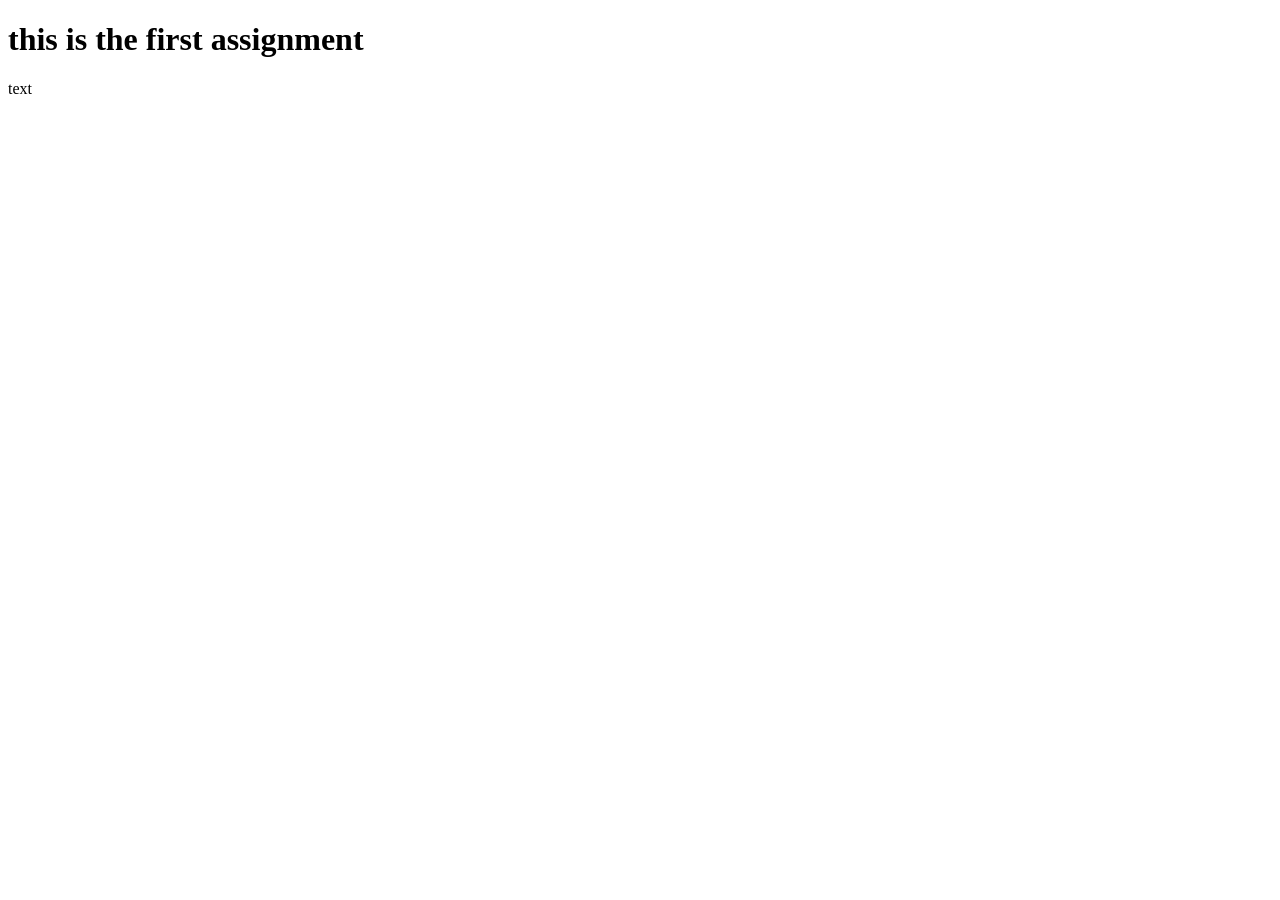
==== assignment1/index.html @ bca1d3aa "added new folder" ====
<!DOCTYPE html>
<html lang="en">
  <head>
    <meta charset="UTF-8" />
    <meta name="viewport" content="width=device-width, initial-scale=1.0" />
    <title>Document</title>
  </head>
  <body>
    <h1>this is the first assignment</h1>
    <p>text</p>
  </body>
</html>
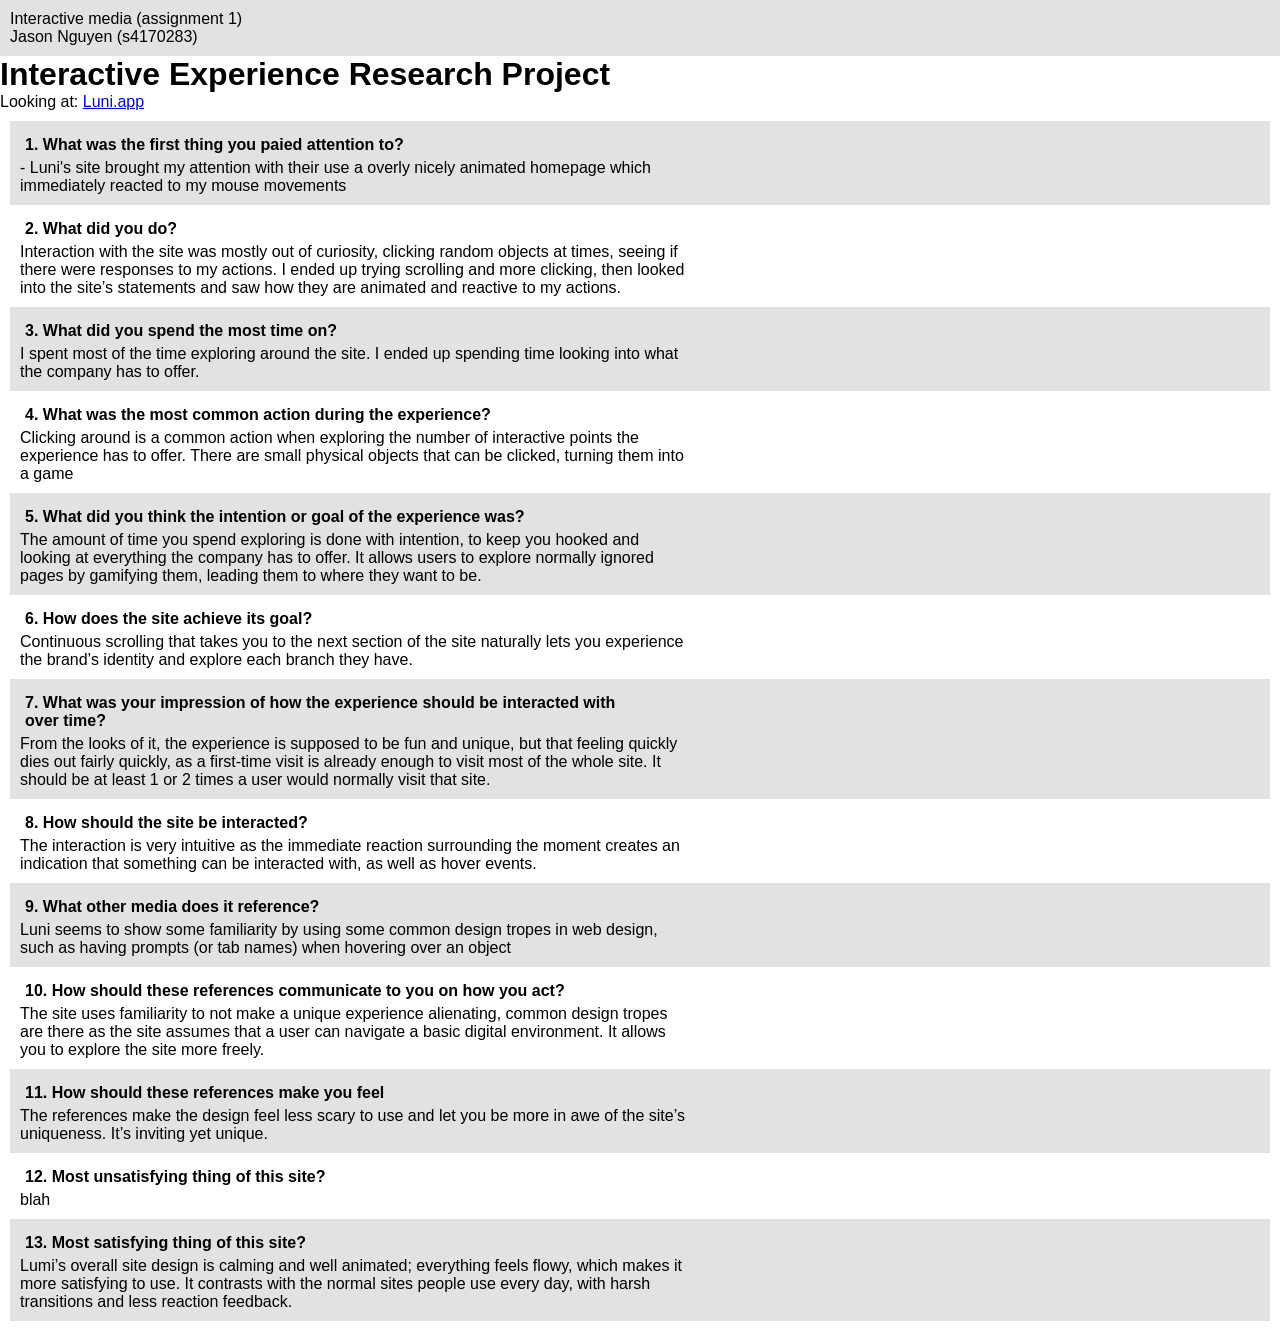
==== commit e1b25987: "new pages" ====
--- a/assignment1/index.html
+++ b/assignment1/index.html
@@ -1,12 +1,138 @@
-<!DOCTYPE html>
+<!doctype html>
 <html lang="en">
   <head>
     <meta charset="UTF-8" />
     <meta name="viewport" content="width=device-width, initial-scale=1.0" />
-    <title>Document</title>
+    <title>Assignment 1</title>
+    <link rel="stylesheet" href="reset.css" />
+    <link rel="stylesheet" href="style.css" />
   </head>
   <body>
-    <h1>this is the first assignment</h1>
-    <p>text</p>
+    <div class="topbar">
+      <h1>Interactive media (assignment 1)</h1>
+      <h2>Jason Nguyen (s4170283)</h2>
+    </div>
+    <!--I wanted to make a top bar where i put my details in-->
+    <h1 class="title">Interactive Experience Research Project</h1>
+    <h2>Looking at: <a href="https://Luni.app">Luni.app</a></h2>
+    <!-- a big title -->
+    <div class="questions">
+      <!-- putting everything in a div to hopefully seprate everything-->
+      <div class="altquestion">
+        <p class="question">
+          1. What was the first thing you paied attention to?
+        </p>
+        <p>
+          - Luni's site brought my attention with their use a overly nicely
+          animated homepage which immediately reacted to my mouse movements
+        </p>
+      </div>
+      <div>
+        <p class="question">2. What did you do?</p>
+        <p>
+          Interaction with the site was mostly out of curiosity, clicking random
+          objects at times, seeing if there were responses to my actions. I
+          ended up trying scrolling and more clicking, then looked into the
+          site’s statements and saw how they are animated and reactive to my
+          actions.
+        </p>
+      </div>
+      <div class="altquestion">
+        <!--I wanted every other question to be a alternate colour to help with reading so im using the altquestion tag so i can target each other one-->
+        <p class="question">3. What did you spend the most time on?</p>
+        <p>
+          I spent most of the time exploring around the site. I ended up
+          spending time looking into what the company has to offer.
+        </p>
+      </div>
+      <div>
+        <p class="question">
+          4. What was the most common action during the experience?
+        </p>
+        <p>
+          Clicking around is a common action when exploring the number of
+          interactive points the experience has to offer. There are small
+          physical objects that can be clicked, turning them into a game
+        </p>
+      </div>
+      <div class="altquestion">
+        <p class="question">
+          5. What did you think the intention or goal of the experience was?
+        </p>
+        <p>
+          The amount of time you spend exploring is done with intention, to keep
+          you hooked and looking at everything the company has to offer. It
+          allows users to explore normally ignored pages by gamifying them,
+          leading them to where they want to be.
+        </p>
+      </div>
+      <div>
+        <p class="question">6. How does the site achieve its goal?</p>
+        <p>
+          Continuous scrolling that takes you to the next section of the site
+          naturally lets you experience the brand’s identity and explore each
+          branch they have.
+        </p>
+      </div>
+      <div class="altquestion">
+        <p class="question">
+          7. What was your impression of how the experience should be interacted
+          with over time?
+        </p>
+        <p>
+          From the looks of it, the experience is supposed to be fun and unique,
+          but that feeling quickly dies out fairly quickly, as a first-time
+          visit is already enough to visit most of the whole site. It should be
+          at least 1 or 2 times a user would normally visit that site.
+        </p>
+      </div>
+      <div>
+        <p class="question">8. How should the site be interacted?</p>
+        <p>
+          The interaction is very intuitive as the immediate reaction
+          surrounding the moment creates an indication that something can be
+          interacted with, as well as hover events.
+        </p>
+      </div>
+      <div class="altquestion">
+        <p class="question">9. What other media does it reference?</p>
+        <p>
+          Luni seems to show some familiarity by using some common design tropes
+          in web design, such as having prompts (or tab names) when hovering
+          over an object
+        </p>
+      </div>
+      <div>
+        <p class="question">
+          10. How should these references communicate to you on how you act?
+        </p>
+        <p>
+          The site uses familiarity to not make a unique experience alienating,
+          common design tropes are there as the site assumes that a user can
+          navigate a basic digital environment. It allows you to explore the
+          site more freely.
+        </p>
+      </div>
+      <div class="altquestion">
+        <p class="question">11. How should these references make you feel</p>
+        <p>
+          The references make the design feel less scary to use and let you be
+          more in awe of the site’s uniqueness. It’s inviting yet unique.
+        </p>
+      </div>
+      <div>
+        <p class="question">12. Most unsatisfying thing of this site?</p>
+        <p>blah</p>
+      </div>
+      <div class="altquestion">
+        <p class="question">13. Most satisfying thing of this site?</p>
+        <p>
+          Lumi’s overall site design is calming and well animated; everything
+          feels flowy, which makes it more satisfying to use. It contrasts with
+          the normal sites people use every day, with harsh transitions and less
+          reaction feedback.
+        </p>
+      </div>
+    </div>
   </body>
 </html>
--- a/assignment1/style.css
+++ b/assignment1/style.css
@@ -0,0 +1,27 @@
+body {
+  font-family: Arial, Helvetica, sans-serif;
+}
+.topbar {
+  background-color: rgb(226, 226, 226);
+  padding: 10px;
+}
+.title {
+    font-size: 2rem;
+    font-weight: bold;
+}
+.questions{
+padding: 10px;
+}
+.altquestion{
+    background-color: rgb(226, 226, 226);
+}
+div{
+    padding: 10px;
+}
+/*I noticed that the text was too bunched up togeather, adding spaxes between the questions would help
+*/
+.question {
+    font-weight: bold;
+    padding: 5px;
+}
+/*oh yeah- that bolded question makes it so much better and actually the padding as well/*
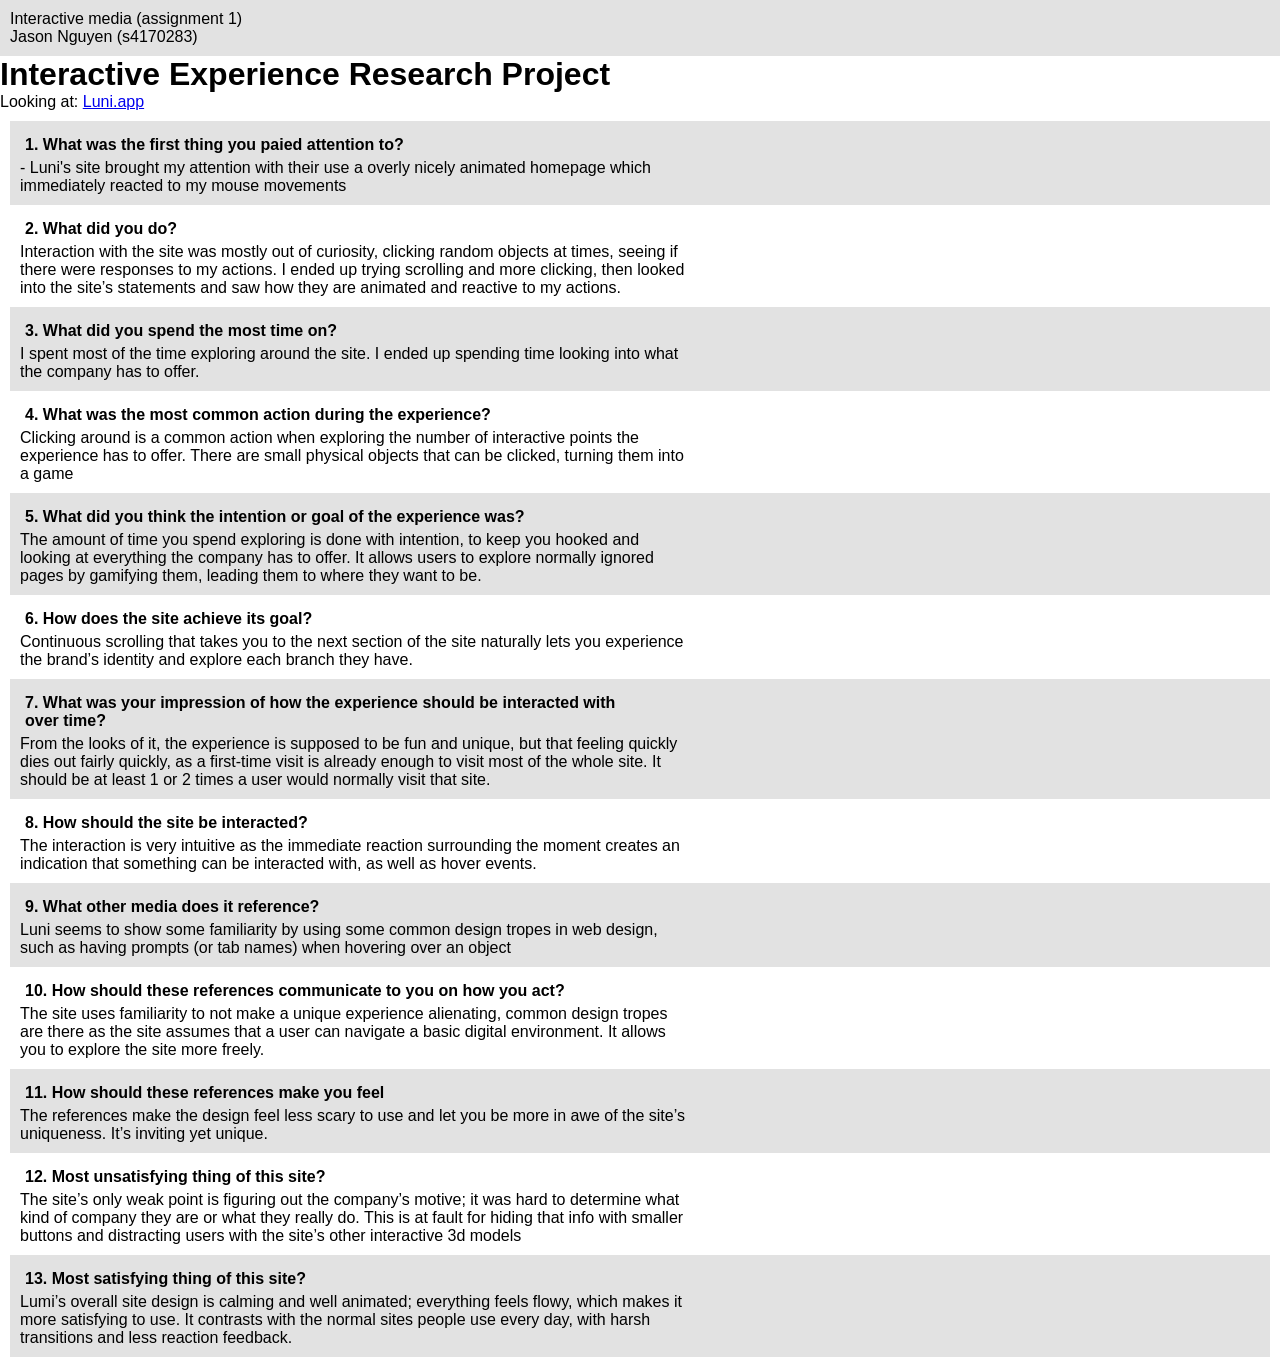
==== commit 882d0eb9: "new pages plus assignment added" ====
--- a/assignment1/index.html
+++ b/assignment1/index.html
@@ -122,7 +122,12 @@
       </div>
       <div>
         <p class="question">12. Most unsatisfying thing of this site?</p>
-        <p>blah</p>
+        <p>
+          The site’s only weak point is figuring out the company’s motive; it
+          was hard to determine what kind of company they are or what they
+          really do. This is at fault for hiding that info with smaller buttons
+          and distracting users with the site’s other interactive 3d models
+        </p>
       </div>
       <div class="altquestion">
         <p class="question">13. Most satisfying thing of this site?</p>
@@ -134,5 +139,6 @@
         </p>
       </div>
     </div>
+    <!--everything is in a div which eded up making the page look a bit better, and also some flexiablity if i want to change anything-->
   </body>
 </html>
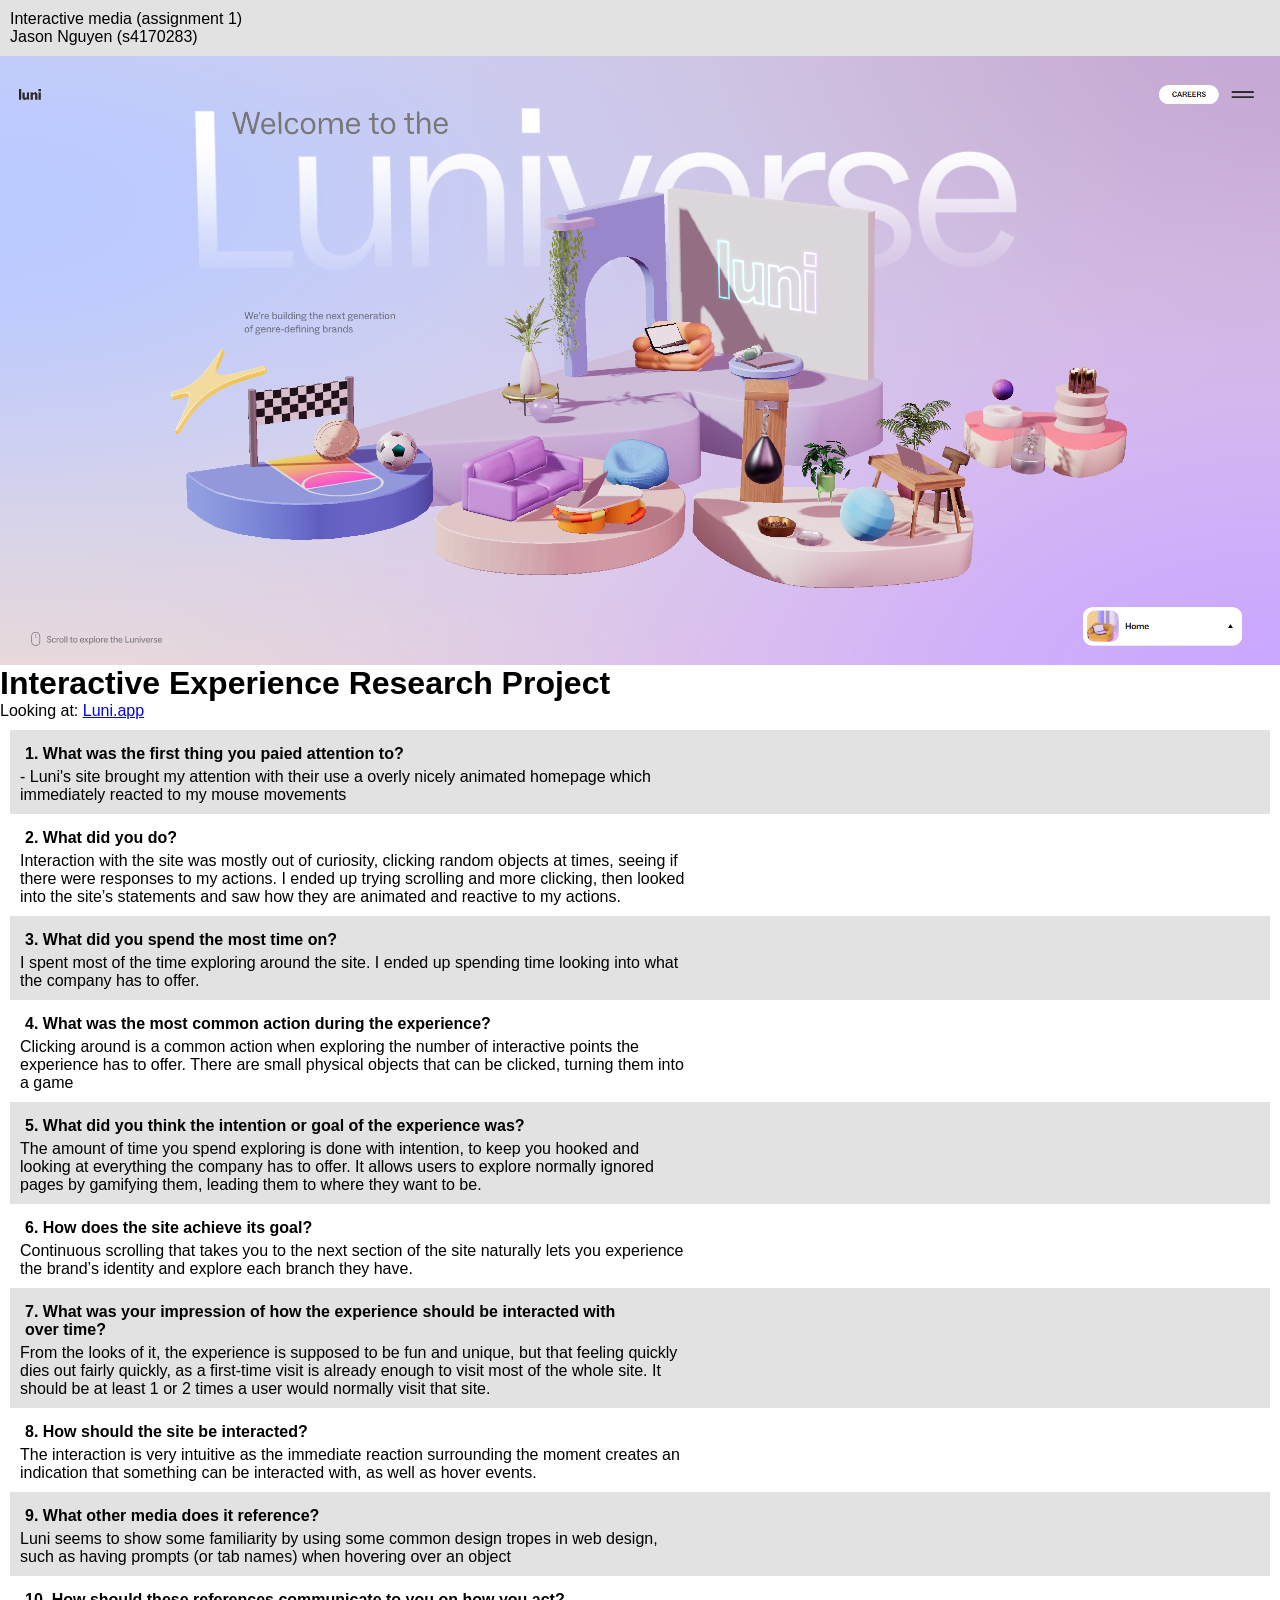
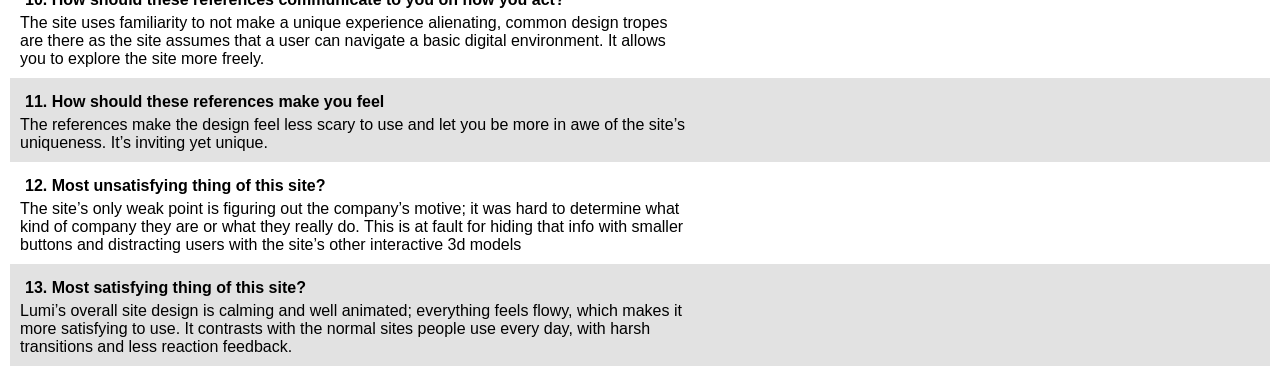
==== commit 12912540: "week 5" ====
--- a/assignment1/index.html
+++ b/assignment1/index.html
@@ -13,6 +13,8 @@
       <h2>Jason Nguyen (s4170283)</h2>
     </div>
     <!--I wanted to make a top bar where i put my details in-->
+    <img src="HomePage.png" alt="" />
+    <!--a basic image to better get my ideas across-->
     <h1 class="title">Interactive Experience Research Project</h1>
     <h2>Looking at: <a href="https://Luni.app">Luni.app</a></h2>
     <!-- a big title -->
--- a/assignment1/style.css
+++ b/assignment1/style.css
@@ -1,6 +1,8 @@
 body {
   font-family: Arial, Helvetica, sans-serif;
+background-color: white;
 }
+/*I don't like html's default serif dont plus as well I find it harder to read*/
 .topbar {
   background-color: rgb(226, 226, 226);
   padding: 10px;
